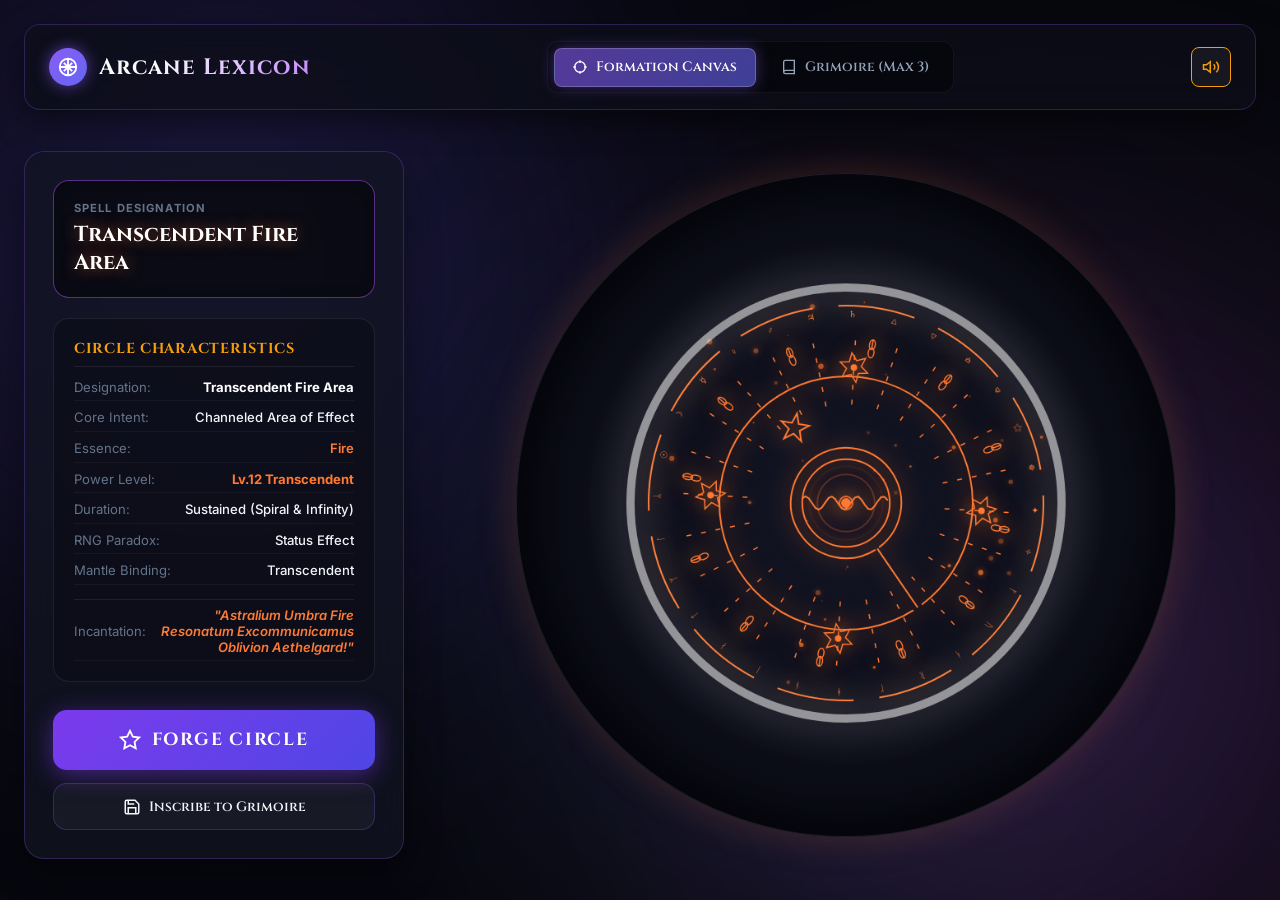
==== index.html @ f50ac02b "Initial commit: Arcane Lexicon Magic Circle Generator & Grimoire" ====
<!DOCTYPE html>
<html lang="en">
<head>
    <meta charset="UTF-8">
    <meta name="viewport" content="width=device-width, initial-scale=1.0">
    <meta name="description" content="Arcane Lexicon - Procedural Magic Circle Formation Engine with 3-spell Grimoire storage.">
    <title>Arcane Lexicon - Magic Circle Formation</title>
    <link rel="stylesheet" href="index.css">
</head>
<body>

    <!-- Ambient Background Glow Orbs -->
    <div class="bg-ambient">
        <div class="orb orb-1"></div>
        <div class="orb orb-2"></div>
        <div class="orb orb-3"></div>
    </div>

    <div class="app-container">
        
        <!-- Navbar -->
        <header class="app-header">
            <div class="brand">
                <div class="brand-icon">
                    <svg viewBox="0 0 24 24" fill="none" stroke="currentColor" stroke-width="2">
                        <circle cx="12" cy="12" r="9" />
                        <path d="M12 3v18M3 12h18M7.5 7.5l9 9M7.5 16.5l9-9" />
                    </svg>
                </div>
                <h1 class="brand-title">Arcane Lexicon</h1>
            </div>

            <!-- View Navigation Tabs -->
            <nav class="nav-tabs">
                <button class="tab-btn active" data-tab="studio">
                    <svg width="16" height="16" viewBox="0 0 24 24" fill="none" stroke="currentColor" stroke-width="2">
                        <circle cx="12" cy="12" r="8"/>
                        <path d="M12 2v4M12 18v4M2 12h4M18 12h4"/>
                    </svg>
                    Formation Canvas
                </button>
                <button class="tab-btn" data-tab="grimoire">
                    <svg width="16" height="16" viewBox="0 0 24 24" fill="none" stroke="currentColor" stroke-width="2">
                        <path d="M4 19.5A2.5 2.5 0 0 1 6.5 17H20"/>
                        <path d="M6.5 2H20v20H6.5A2.5 2.5 0 0 1 4 19.5v-15A2.5 2.5 0 0 1 6.5 2z"/>
                    </svg>
                    Grimoire (Max 3)
                </button>
            </nav>

            <!-- Sound Action -->
            <div class="header-actions">
                <button id="audio-toggle" class="btn-icon active" title="Toggle Arcane Audio Chime">
                    <svg width="18" height="18" viewBox="0 0 24 24" fill="none" stroke="currentColor" stroke-width="2">
                        <path d="M11 5L6 9H2v6h4l5 4V5zM19.07 4.93a10 10 0 0 1 0 14.14M15.54 8.46a5 5 0 0 1 0 7.07"/>
                    </svg>
                </button>
            </div>
        </header>

        <!-- Main Studio View -->
        <main id="view-studio" class="studio-layout-minimal">
            
            <!-- Left Info Panel & Name Field -->
            <section class="panel panel-info">
                
                <!-- Spell Name Designation Field -->
                <div class="spell-name-box">
                    <span class="field-label">Spell Designation</span>
                    <h2 id="spell-name" class="spell-name-display">
                        Generating formation...
                    </h2>
                </div>

                <!-- Characteristics Display -->
                <div class="characteristics-box">
                    <h3 class="box-title">Circle Characteristics</h3>
                    <div id="spell-details" class="details-list">
                        <!-- Populated dynamically by JS -->
                    </div>
                </div>

                <!-- Action Buttons -->
                <div class="actions-stack">
                    <button id="forge-btn" class="btn-primary btn-forge">
                        <svg width="22" height="22" viewBox="0 0 24 24" fill="none" stroke="currentColor" stroke-width="2">
                            <polygon points="12 2 15.09 8.26 22 9.27 17 14.14 18.18 21.02 12 17.77 5.82 21.02 7 14.14 2 9.27 8.91 8.26 12 2"/>
                        </svg>
                        Forge Circle
                    </button>

                    <button id="save-grimoire-btn" class="btn-secondary">
                        <svg width="18" height="18" viewBox="0 0 24 24" fill="none" stroke="currentColor" stroke-width="2">
                            <path d="M19 21H5a2 2 0 0 1-2-2V5a2 2 0 0 1 2-2h11l5 5v11a2 2 0 0 1-2 2z"/>
                            <polyline points="17 21 17 13 7 13 7 21"/>
                            <polyline points="7 3 7 8 15 8"/>
                        </svg>
                        Inscribe to Grimoire
                    </button>
                </div>

            </section>

            <!-- Right Canvas Viewport -->
            <section class="canvas-section">
                <div class="canvas-wrapper">
                    <canvas id="magicCanvas" width="800" height="800"></canvas>
                </div>
            </section>

        </main>

        <!-- Grimoire Section (Strict Limit: 3 Spells) -->
        <section id="view-grimoire" class="panel hidden" style="width: 100%; margin-top: 1rem;">
            <div class="panel-header" style="display:flex; justify-content:space-between; align-items:center;">
                <h2 class="panel-title">
                    <svg width="22" height="22" viewBox="0 0 24 24" fill="none" stroke="currentColor" stroke-width="2">
                        <path d="M4 19.5A2.5 2.5 0 0 1 6.5 17H20"/>
                        <path d="M6.5 2H20v20H6.5A2.5 2.5 0 0 1 4 19.5v-15A2.5 2.5 0 0 1 6.5 2z"/>
                    </svg>
                    Grimoire Library
                </h2>
                <span id="grimoire-count-badge" class="capacity-badge">0 / 3 Spells</span>
            </div>
            <div id="grimoire-cards-container" class="grimoire-grid"></div>
        </section>

    </div>

    <script src="app.js"></script>
</body>
</html>
---- index.css ----
@import url('https://fonts.googleapis.com/css2?family=Cinzel:wght@400;600;700;900&family=Cinzel+Decorative:wght@700&family=Inter:wght@300;400;500;600;700&display=swap');

:root {
    --bg-dark: #07080e;
    --bg-card: rgba(18, 20, 34, 0.75);
    --border-color: rgba(139, 92, 246, 0.25);
    --border-highlight: rgba(168, 85, 247, 0.5);
    
    --primary-glow: #8b5cf6;
    --secondary-glow: #6366f1;
    --gold-accent: #f59e0b;
    --text-primary: #f1f5f9;
    --text-muted: #94a3b8;
    --text-dim: #64748b;
    
    --font-heading: 'Cinzel', serif;
    --font-body: 'Inter', sans-serif;
}

* {
    box-sizing: border-box;
    margin: 0;
    padding: 0;
}

body {
    font-family: var(--font-body);
    background-color: var(--bg-dark);
    color: var(--text-primary);
    min-height: 100vh;
    overflow-x: hidden;
    position: relative;
}

/* Background Ambient Glow */
.bg-ambient {
    position: fixed;
    top: 0;
    left: 0;
    width: 100vw;
    height: 100vh;
    pointer-events: none;
    z-index: 0;
    overflow: hidden;
}

.orb {
    position: absolute;
    border-radius: 50%;
    filter: blur(140px);
    opacity: 0.25;
    animation: floatOrb 20s infinite alternate ease-in-out;
}

.orb-1 {
    top: -10%;
    left: -10%;
    width: 55vw;
    height: 55vw;
    background: radial-gradient(circle, #6366f1, #4c1d95);
}

.orb-2 {
    bottom: -15%;
    right: -10%;
    width: 60vw;
    height: 60vw;
    background: radial-gradient(circle, #8b5cf6, #831843);
    animation-delay: -7s;
}

.orb-3 {
    top: 40%;
    left: 45%;
    width: 35vw;
    height: 35vw;
    background: radial-gradient(circle, #06b6d4, #1e1b4b);
    animation-delay: -12s;
}

@keyframes floatOrb {
    0% { transform: translate(0, 0) scale(1); }
    50% { transform: translate(40px, -30px) scale(1.1); }
    100% { transform: translate(-30px, 40px) scale(0.95); }
}

.font-cinzel { font-family: var(--font-heading); }

/* Main App Wrapper */
.app-container {
    position: relative;
    z-index: 10;
    display: flex;
    flex-direction: column;
    min-height: 100vh;
    max-width: 1320px;
    margin: 0 auto;
    padding: 1.5rem;
}

/* Header Navbar */
.app-header {
    display: flex;
    justify-content: space-between;
    align-items: center;
    padding: 1rem 1.5rem;
    margin-bottom: 1.5rem;
    background: rgba(13, 14, 24, 0.75);
    backdrop-filter: blur(16px);
    border: 1px solid var(--border-color);
    border-radius: 1rem;
    box-shadow: 0 10px 30px rgba(0, 0, 0, 0.5);
}

.brand {
    display: flex;
    align-items: center;
    gap: 0.75rem;
}

.brand-icon {
    width: 38px;
    height: 38px;
    background: linear-gradient(135deg, #8b5cf6, #6366f1);
    border-radius: 50%;
    display: flex;
    align-items: center;
    justify-content: center;
    box-shadow: 0 0 15px rgba(139, 92, 246, 0.6);
}

.brand-icon svg {
    width: 22px;
    height: 22px;
    color: #fff;
}

.brand-title {
    font-family: var(--font-heading);
    font-size: 1.4rem;
    font-weight: 700;
    letter-spacing: 0.05em;
    background: linear-gradient(135deg, #f8fafc 30%, #c084fc 100%);
    -webkit-background-clip: text;
    -webkit-text-fill-color: transparent;
}

/* Navigation Tabs */
.nav-tabs {
    display: flex;
    gap: 0.5rem;
    background: rgba(0, 0, 0, 0.4);
    padding: 0.35rem;
    border-radius: 0.75rem;
    border: 1px solid rgba(255, 255, 255, 0.05);
}

.tab-btn {
    background: transparent;
    border: none;
    color: var(--text-muted);
    font-family: var(--font-heading);
    font-size: 0.85rem;
    font-weight: 600;
    padding: 0.6rem 1.1rem;
    border-radius: 0.5rem;
    cursor: pointer;
    transition: all 0.25s ease;
    display: flex;
    align-items: center;
    gap: 0.5rem;
}

.tab-btn:hover {
    color: var(--text-primary);
    background: rgba(255, 255, 255, 0.05);
}

.tab-btn.active {
    color: #fff;
    background: linear-gradient(135deg, rgba(139, 92, 246, 0.6), rgba(99, 102, 241, 0.6));
    box-shadow: 0 0 15px rgba(139, 92, 246, 0.4);
    border: 1px solid rgba(255, 255, 255, 0.2);
}

.header-actions {
    display: flex;
    align-items: center;
    gap: 0.75rem;
}

.btn-icon {
    background: rgba(255, 255, 255, 0.05);
    border: 1px solid var(--border-color);
    color: var(--text-muted);
    width: 40px;
    height: 40px;
    border-radius: 0.5rem;
    cursor: pointer;
    display: flex;
    align-items: center;
    justify-content: center;
    transition: all 0.2s ease;
}

.btn-icon:hover {
    color: #fff;
    background: rgba(139, 92, 246, 0.2);
    border-color: var(--primary-glow);
}

.btn-icon.active {
    color: var(--gold-accent);
    border-color: var(--gold-accent);
}

/* Minimal Studio Layout */
.studio-layout-minimal {
    display: grid;
    grid-template-columns: 380px 1fr;
    gap: 2rem;
    flex: 1;
    align-items: center;
}

@media (max-width: 960px) {
    .studio-layout-minimal {
        grid-template-columns: 1fr;
    }
}

/* Panel Styling */
.panel {
    background: var(--bg-card);
    backdrop-filter: blur(16px);
    border: 1px solid var(--border-color);
    border-radius: 1.25rem;
    padding: 1.75rem;
    box-shadow: 0 15px 35px rgba(0, 0, 0, 0.4);
    display: flex;
    flex-direction: column;
    gap: 1.25rem;
}

/* Spell Name Field Box */
.spell-name-box {
    background: rgba(0, 0, 0, 0.45);
    border: 1px solid var(--border-highlight);
    border-radius: 1rem;
    padding: 1.25rem;
    display: flex;
    flex-direction: column;
    gap: 0.35rem;
    box-shadow: 0 0 20px rgba(0, 0, 0, 0.3) inset;
}

.field-label {
    font-size: 0.7rem;
    font-weight: 700;
    color: var(--text-dim);
    text-transform: uppercase;
    letter-spacing: 0.1em;
}

.spell-name-display {
    font-family: var(--font-heading);
    font-size: 1.35rem;
    font-weight: 700;
    color: #ffffff;
    line-height: 1.3;
}

/* Characteristics Display List */
.characteristics-box {
    background: rgba(10, 11, 18, 0.5);
    border: 1px solid rgba(255, 255, 255, 0.08);
    border-radius: 1rem;
    padding: 1.25rem;
    display: flex;
    flex-direction: column;
    gap: 0.75rem;
}

.box-title {
    font-family: var(--font-heading);
    font-size: 0.9rem;
    font-weight: 700;
    color: var(--gold-accent);
    text-transform: uppercase;
    letter-spacing: 0.05em;
    border-bottom: 1px solid rgba(255, 255, 255, 0.08);
    padding-bottom: 0.5rem;
}

.details-list {
    display: flex;
    flex-direction: column;
    gap: 0.5rem;
    font-size: 0.82rem;
}

.detail-row {
    display: flex;
    justify-content: space-between;
    align-items: center;
    border-bottom: 1px solid rgba(255, 255, 255, 0.04);
    padding-bottom: 0.35rem;
}

.detail-label {
    color: var(--text-dim);
}

.detail-value {
    color: var(--text-primary);
    text-align: right;
    font-weight: 500;
}

/* Action Buttons Stack */
.actions-stack {
    display: flex;
    flex-direction: column;
    gap: 0.85rem;
    margin-top: 0.5rem;
}

.btn-primary.btn-forge {
    background: linear-gradient(135deg, #7c3aed 0%, #4f46e5 100%);
    border: none;
    color: #fff;
    font-family: var(--font-heading);
    font-size: 1.1rem;
    font-weight: 700;
    letter-spacing: 0.1em;
    padding: 1.1rem 1.5rem;
    border-radius: 0.85rem;
    cursor: pointer;
    transition: all 0.3s ease;
    display: flex;
    align-items: center;
    justify-content: center;
    gap: 0.65rem;
    box-shadow: 0 5px 25px rgba(124, 58, 237, 0.5);
    text-transform: uppercase;
}

.btn-primary.btn-forge:hover {
    box-shadow: 0 0 35px rgba(124, 58, 237, 0.8);
    transform: translateY(-2px);
    background: linear-gradient(135deg, #8b5cf6 0%, #6366f1 100%);
}

.btn-primary.btn-forge:active {
    transform: translateY(1px);
}

.btn-secondary {
    background: rgba(255, 255, 255, 0.04);
    border: 1px solid var(--border-color);
    color: var(--text-primary);
    font-family: var(--font-heading);
    font-size: 0.85rem;
    font-weight: 600;
    padding: 0.85rem 1.25rem;
    border-radius: 0.85rem;
    cursor: pointer;
    transition: all 0.2s ease;
    display: flex;
    align-items: center;
    justify-content: center;
    gap: 0.5rem;
}

.btn-secondary:hover {
    background: rgba(139, 92, 246, 0.15);
    border-color: var(--border-highlight);
    color: #fff;
}

/* Canvas Viewport */
.canvas-section {
    display: flex;
    align-items: center;
    justify-content: center;
    width: 100%;
}

.canvas-wrapper {
    position: relative;
    width: 100%;
    aspect-ratio: 1 / 1;
    max-width: 660px;
    border-radius: 50%;
    background: radial-gradient(circle at center, #131626 0%, #080911 80%);
    box-shadow: 0 0 60px rgba(0, 0, 0, 0.9) inset, 0 0 40px rgba(139, 92, 246, 0.15);
    border: 1px solid rgba(255, 255, 255, 0.08);
    transition: transform 0.1s ease-out;
}

canvas#magicCanvas {
    width: 100%;
    height: 100%;
    border-radius: 50%;
    cursor: pointer;
}

/* Grimoire View (Max 3 Spells) */
.capacity-badge {
    font-family: var(--font-heading);
    font-size: 0.85rem;
    font-weight: 700;
    background: rgba(0, 0, 0, 0.4);
    border: 1px solid var(--border-color);
    padding: 0.35rem 0.75rem;
    border-radius: 2rem;
}

.grimoire-grid {
    display: grid;
    grid-template-columns: repeat(auto-fill, minmax(280px, 1fr));
    gap: 1.5rem;
    margin-top: 1rem;
}

.grimoire-card {
    background: var(--bg-card);
    border: 1px solid var(--border-color);
    border-radius: 1rem;
    padding: 1.2rem;
    display: flex;
    flex-direction: column;
    gap: 0.85rem;
    transition: all 0.3s ease;
}

.grimoire-card:hover {
    border-color: var(--primary-glow);
    box-shadow: 0 10px 25px rgba(139, 92, 246, 0.3);
}

.grimoire-card-header {
    display: flex;
    justify-content: space-between;
    align-items: center;
    border-bottom: 1px solid rgba(255, 255, 255, 0.06);
    padding-bottom: 0.4rem;
}

.grimoire-thumb {
    width: 100%;
    aspect-ratio: 1/1;
    background: #080911;
    border-radius: 0.75rem;
    display: flex;
    align-items: center;
    justify-content: center;
    overflow: hidden;
}

.grimoire-thumb img {
    width: 100%;
    height: 100%;
    object-fit: contain;
}

.grimoire-actions {
    display: flex;
    gap: 0.5rem;
    margin-top: auto;
}

.hidden { display: none !important; }
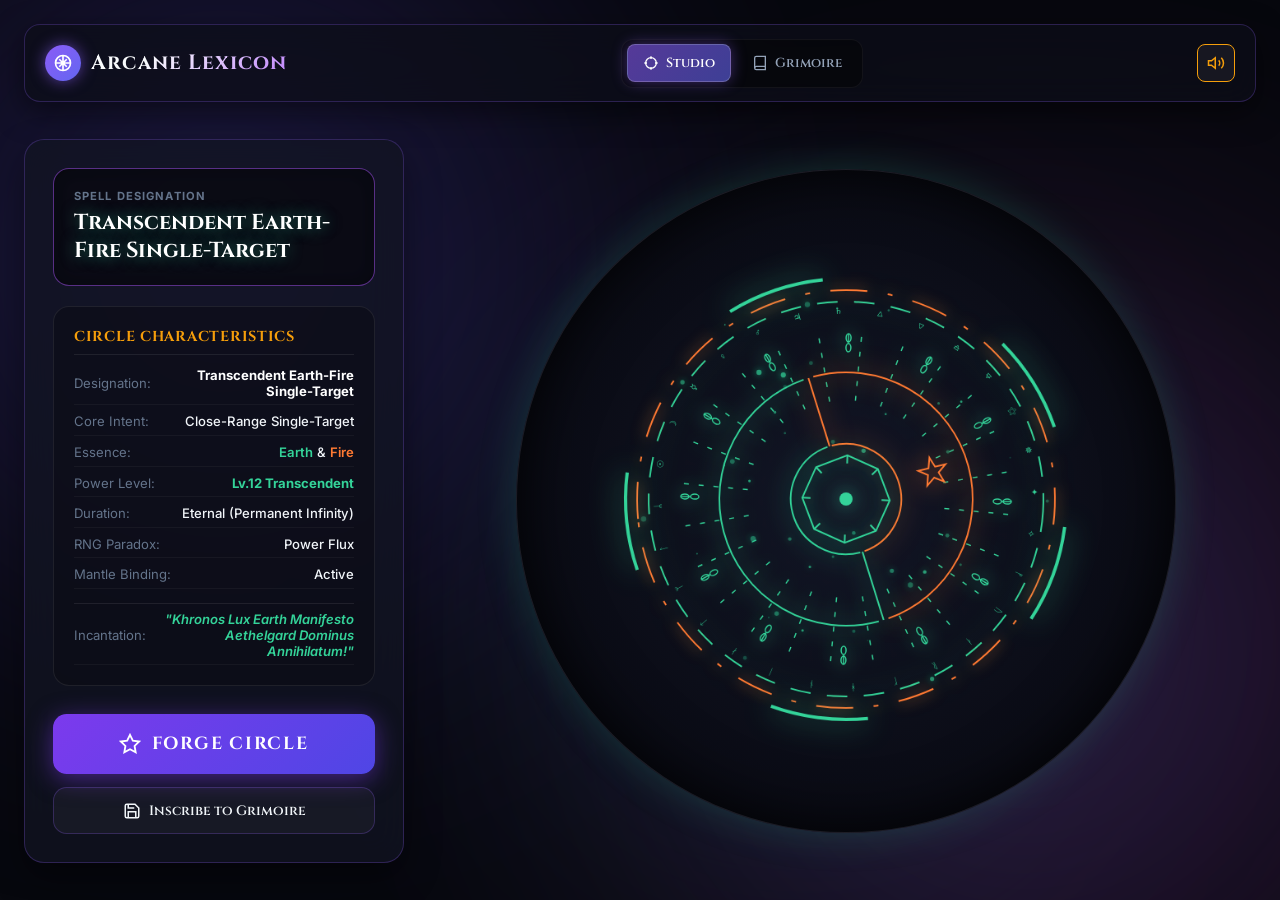
==== commit 4acdb970: "Full mobile responsive rewrite: 3 breakpoints (960/680/400px), wrapping header, proper circle sizing" ====
--- a/index.html
+++ b/index.html
@@ -37,14 +37,14 @@
                         <circle cx="12" cy="12" r="8"/>
                         <path d="M12 2v4M12 18v4M2 12h4M18 12h4"/>
                     </svg>
-                    Formation Canvas
+                    Studio
                 </button>
                 <button class="tab-btn" data-tab="grimoire">
                     <svg width="16" height="16" viewBox="0 0 24 24" fill="none" stroke="currentColor" stroke-width="2">
                         <path d="M4 19.5A2.5 2.5 0 0 1 6.5 17H20"/>
                         <path d="M6.5 2H20v20H6.5A2.5 2.5 0 0 1 4 19.5v-15A2.5 2.5 0 0 1 6.5 2z"/>
                     </svg>
-                    Grimoire (Max 3)
+                    Grimoire
                 </button>
             </nav>
 
@@ -111,7 +111,7 @@
         </main>
 
         <!-- Grimoire Section (Strict Limit: 3 Spells) -->
-        <section id="view-grimoire" class="panel hidden" style="width: 100%; margin-top: 1rem;">
+        <section id="view-grimoire" class="panel panel-grimoire hidden">
             <div class="panel-header" style="display:flex; justify-content:space-between; align-items:center;">
                 <h2 class="panel-title">
                     <svg width="22" height="22" viewBox="0 0 24 24" fill="none" stroke="currentColor" stroke-width="2">
--- a/index.css
+++ b/index.css
@@ -30,6 +30,7 @@
     min-height: 100vh;
     overflow-x: hidden;
     position: relative;
+    -webkit-tap-highlight-color: transparent;
 }
 
 /* Background Ambient Glow */
@@ -103,7 +104,7 @@
     display: flex;
     justify-content: space-between;
     align-items: center;
-    padding: 1rem 1.5rem;
+    padding: 0.85rem 1.25rem;
     margin-bottom: 1.5rem;
     background: rgba(13, 14, 24, 0.75);
     backdrop-filter: blur(16px);
@@ -115,42 +116,44 @@
 .brand {
     display: flex;
     align-items: center;
-    gap: 0.75rem;
+    gap: 0.65rem;
 }
 
 .brand-icon {
-    width: 38px;
-    height: 38px;
+    width: 36px;
+    height: 36px;
     background: linear-gradient(135deg, #8b5cf6, #6366f1);
     border-radius: 50%;
     display: flex;
     align-items: center;
     justify-content: center;
     box-shadow: 0 0 15px rgba(139, 92, 246, 0.6);
+    flex-shrink: 0;
 }
 
 .brand-icon svg {
-    width: 22px;
-    height: 22px;
+    width: 20px;
+    height: 20px;
     color: #fff;
 }
 
 .brand-title {
     font-family: var(--font-heading);
-    font-size: 1.4rem;
+    font-size: 1.3rem;
     font-weight: 700;
     letter-spacing: 0.05em;
     background: linear-gradient(135deg, #f8fafc 30%, #c084fc 100%);
     -webkit-background-clip: text;
     -webkit-text-fill-color: transparent;
+    white-space: nowrap;
 }
 
 /* Navigation Tabs */
 .nav-tabs {
     display: flex;
-    gap: 0.5rem;
+    gap: 0.4rem;
     background: rgba(0, 0, 0, 0.4);
-    padding: 0.35rem;
+    padding: 0.3rem;
     border-radius: 0.75rem;
     border: 1px solid rgba(255, 255, 255, 0.05);
 }
@@ -160,15 +163,16 @@
     border: none;
     color: var(--text-muted);
     font-family: var(--font-heading);
-    font-size: 0.85rem;
+    font-size: 0.82rem;
     font-weight: 600;
-    padding: 0.6rem 1.1rem;
+    padding: 0.55rem 0.95rem;
     border-radius: 0.5rem;
     cursor: pointer;
     transition: all 0.25s ease;
     display: flex;
     align-items: center;
-    gap: 0.5rem;
+    gap: 0.4rem;
+    white-space: nowrap;
 }
 
 .tab-btn:hover {
@@ -186,21 +190,22 @@
 .header-actions {
     display: flex;
     align-items: center;
-    gap: 0.75rem;
+    gap: 0.6rem;
 }
 
 .btn-icon {
     background: rgba(255, 255, 255, 0.05);
     border: 1px solid var(--border-color);
     color: var(--text-muted);
-    width: 40px;
-    height: 40px;
+    width: 38px;
+    height: 38px;
     border-radius: 0.5rem;
     cursor: pointer;
     display: flex;
     align-items: center;
     justify-content: center;
     transition: all 0.2s ease;
+    flex-shrink: 0;
 }
 
 .btn-icon:hover {
@@ -214,7 +219,7 @@
     border-color: var(--gold-accent);
 }
 
-/* Minimal Studio Layout */
+/* Desktop Layout */
 .studio-layout-minimal {
     display: grid;
     grid-template-columns: 380px 1fr;
@@ -223,10 +228,16 @@
     align-items: center;
 }
 
-@media (max-width: 960px) {
-    .studio-layout-minimal {
-        grid-template-columns: 1fr;
-    }
+.panel-info {
+    order: 1;
+}
+
+.canvas-section {
+    order: 2;
+    display: flex;
+    align-items: center;
+    justify-content: center;
+    width: 100%;
 }
 
 /* Panel Styling */
@@ -379,13 +390,6 @@
 }
 
 /* Canvas Viewport */
-.canvas-section {
-    display: flex;
-    align-items: center;
-    justify-content: center;
-    width: 100%;
-}
-
 .canvas-wrapper {
     position: relative;
     width: 100%;
@@ -470,4 +474,284 @@
     margin-top: auto;
 }
 
+
+.panel-grimoire {
+    width: 100%;
+    margin-top: 1rem;
+}
+
 .hidden { display: none !important; }
+
+/* =============================================
+   RESPONSIVE: Tablet (max-width: 960px)
+   ============================================= */
+@media (max-width: 960px) {
+    .studio-layout-minimal {
+        grid-template-columns: 1fr;
+        gap: 1.5rem;
+    }
+
+    /* Canvas on top, panel below */
+    .canvas-section {
+        order: 1;
+    }
+
+    .panel-info {
+        order: 2;
+        width: 100%;
+    }
+
+    .canvas-wrapper {
+        max-width: 480px;
+    }
+}
+
+/* =============================================
+   RESPONSIVE: Mobile (max-width: 680px)
+   ============================================= */
+@media (max-width: 680px) {
+    .app-container {
+        padding: 0.5rem;
+        padding-bottom: 2rem;
+    }
+
+    /* --- Header: wrap to 2 rows --- */
+    .app-header {
+        flex-wrap: wrap;
+        padding: 0.6rem 0.75rem;
+        margin-bottom: 0.75rem;
+        border-radius: 0.75rem;
+        gap: 0.5rem;
+    }
+
+    .brand {
+        gap: 0.5rem;
+    }
+
+    .brand-icon {
+        width: 30px;
+        height: 30px;
+    }
+
+    .brand-icon svg {
+        width: 16px;
+        height: 16px;
+    }
+
+    .brand-title {
+        font-size: 1rem;
+    }
+
+    /* Tabs & audio share the second row */
+    .nav-tabs {
+        order: 3;
+        width: 100%;
+        justify-content: center;
+        padding: 0.25rem;
+    }
+
+    .tab-btn {
+        flex: 1;
+        justify-content: center;
+        padding: 0.5rem 0.5rem;
+        font-size: 0.72rem;
+        gap: 0.3rem;
+    }
+
+    /* Hide tab SVG icons on small screens to save space */
+    .tab-btn svg {
+        display: none;
+    }
+
+    .header-actions {
+        margin-left: auto;
+    }
+
+    .btn-icon {
+        width: 34px;
+        height: 34px;
+    }
+
+    /* --- Main layout: column, circle first --- */
+    .studio-layout-minimal {
+        display: flex;
+        flex-direction: column;
+        gap: 0.85rem;
+        align-items: stretch;
+    }
+
+    .canvas-section {
+        order: 1;
+        width: 100%;
+        display: flex;
+        justify-content: center;
+        padding: 0.5rem 0;
+    }
+
+    .canvas-wrapper {
+        width: calc(100vw - 2rem);
+        max-width: 340px;
+        aspect-ratio: 1 / 1;
+        box-shadow: 0 0 40px rgba(0, 0, 0, 0.85) inset, 0 0 20px rgba(139, 92, 246, 0.2);
+    }
+
+    .panel-info {
+        order: 2;
+        width: 100%;
+        padding: 1rem;
+        border-radius: 0.85rem;
+        gap: 0.75rem;
+    }
+
+    /* --- Spell Name Box --- */
+    .spell-name-box {
+        padding: 0.85rem;
+        text-align: center;
+        border-radius: 0.75rem;
+    }
+
+    .field-label {
+        font-size: 0.65rem;
+    }
+
+    .spell-name-display {
+        font-size: 1.1rem;
+        line-height: 1.25;
+        word-break: break-word;
+    }
+
+    /* --- Detail Rows: prevent overflow --- */
+    .characteristics-box {
+        padding: 0.75rem 0.85rem;
+        gap: 0.4rem;
+        border-radius: 0.75rem;
+    }
+
+    .box-title {
+        font-size: 0.78rem;
+        padding-bottom: 0.3rem;
+    }
+
+    .details-list {
+        gap: 0.3rem;
+        font-size: 0.75rem;
+    }
+
+    .detail-row {
+        flex-wrap: wrap;
+        gap: 0.15rem;
+        padding-bottom: 0.3rem;
+    }
+
+    .detail-label {
+        font-size: 0.7rem;
+        flex-shrink: 0;
+    }
+
+    .detail-value {
+        font-size: 0.72rem;
+        word-break: break-word;
+        text-align: right;
+        flex: 1;
+        min-width: 0;
+    }
+
+    /* --- Buttons --- */
+    .actions-stack {
+        gap: 0.6rem;
+        margin-top: 0.25rem;
+    }
+
+    .btn-primary.btn-forge {
+        padding: 0.85rem 1rem;
+        font-size: 0.9rem;
+        border-radius: 0.75rem;
+        letter-spacing: 0.04em;
+    }
+
+    .btn-secondary {
+        padding: 0.7rem 0.85rem;
+        font-size: 0.78rem;
+        border-radius: 0.75rem;
+    }
+
+    /* --- Grimoire view --- */
+    .grimoire-grid {
+        grid-template-columns: 1fr;
+        gap: 0.85rem;
+    }
+
+    .grimoire-card {
+        padding: 0.85rem;
+    }
+
+    .grimoire-thumb {
+        border-radius: 0.6rem;
+    }
+
+    .capacity-badge {
+        font-size: 0.75rem;
+        padding: 0.25rem 0.6rem;
+    }
+
+    #view-grimoire {
+        padding: 1rem !important;
+        border-radius: 0.85rem;
+    }
+}
+
+/* =============================================
+   RESPONSIVE: Small Phone (max-width: 400px)
+   ============================================= */
+@media (max-width: 400px) {
+    .app-container {
+        padding: 0.35rem;
+        padding-bottom: 1.5rem;
+    }
+
+    .app-header {
+        padding: 0.5rem;
+    }
+
+    .brand-title {
+        font-size: 0.88rem;
+    }
+
+    .tab-btn {
+        font-size: 0.65rem;
+        padding: 0.4rem 0.4rem;
+    }
+
+    .canvas-wrapper {
+        width: calc(100vw - 1.5rem);
+        max-width: 300px;
+    }
+
+    .panel-info {
+        padding: 0.75rem;
+    }
+
+    .spell-name-display {
+        font-size: 0.95rem;
+    }
+
+    .detail-row {
+        flex-direction: column;
+        align-items: flex-start;
+        gap: 0.1rem;
+    }
+
+    .detail-value {
+        text-align: left;
+    }
+
+    .btn-primary.btn-forge {
+        padding: 0.75rem;
+        font-size: 0.82rem;
+    }
+
+    .btn-secondary {
+        padding: 0.6rem 0.75rem;
+        font-size: 0.72rem;
+    }
+}
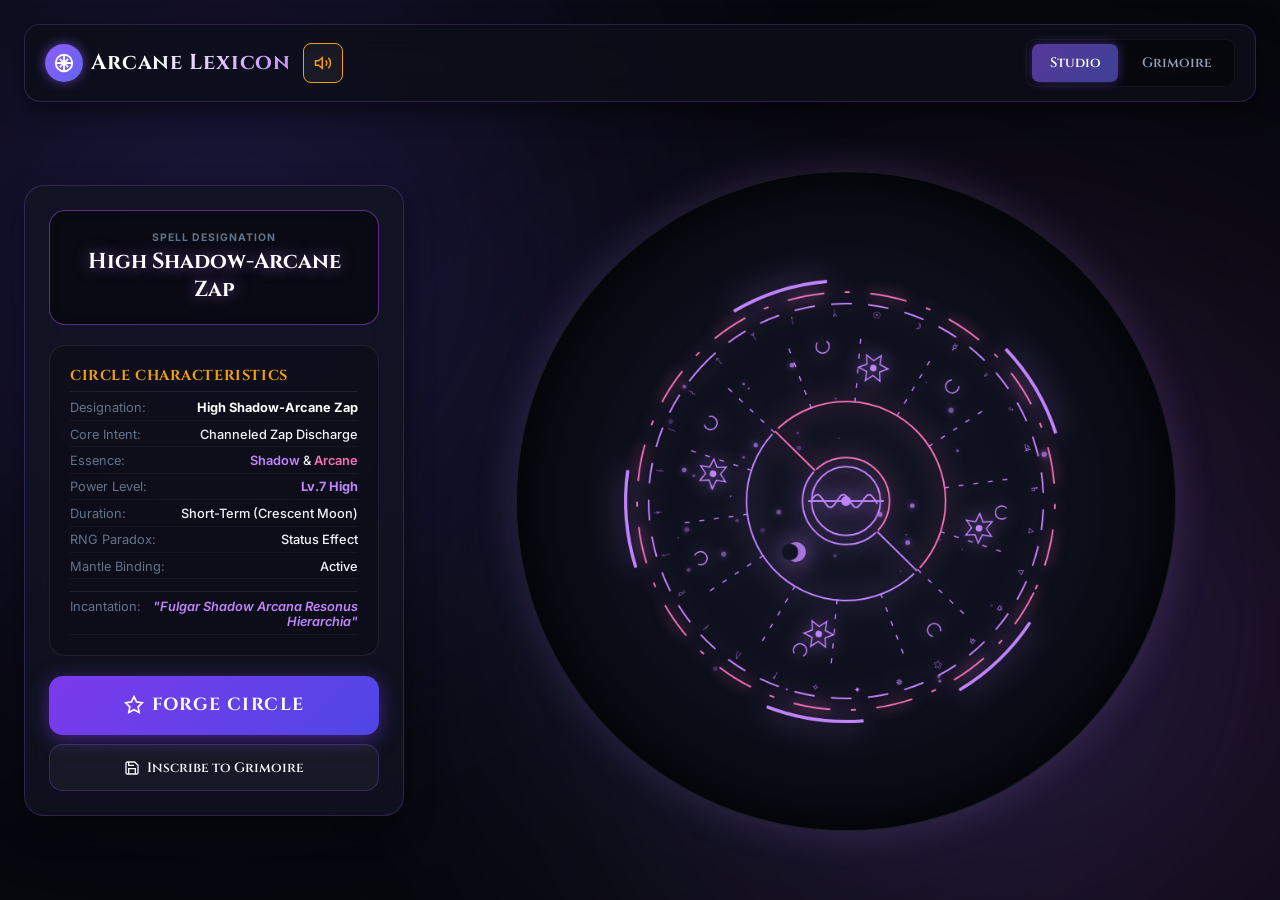
==== commit 6621cb0e: "Mobile-first complete rewrite: default=mobile column layout, desktop via min-width media queries, si" ====
--- a/index.html
+++ b/index.html
@@ -2,7 +2,7 @@
 <html lang="en">
 <head>
     <meta charset="UTF-8">
-    <meta name="viewport" content="width=device-width, initial-scale=1.0">
+    <meta name="viewport" content="width=device-width, initial-scale=1.0, maximum-scale=1.0, user-scalable=no">
     <meta name="description" content="Arcane Lexicon - Procedural Magic Circle Formation Engine with 3-spell Grimoire storage.">
     <title>Arcane Lexicon - Magic Circle Formation</title>
     <link rel="stylesheet" href="index.css">
@@ -17,80 +17,67 @@
     </div>
 
     <div class="app-container">
-        
-        <!-- Navbar -->
+
+        <!-- Header Row 1: Brand + Audio -->
         <header class="app-header">
-            <div class="brand">
-                <div class="brand-icon">
-                    <svg viewBox="0 0 24 24" fill="none" stroke="currentColor" stroke-width="2">
-                        <circle cx="12" cy="12" r="9" />
-                        <path d="M12 3v18M3 12h18M7.5 7.5l9 9M7.5 16.5l9-9" />
-                    </svg>
+            <div class="header-top">
+                <div class="brand">
+                    <div class="brand-icon">
+                        <svg viewBox="0 0 24 24" fill="none" stroke="currentColor" stroke-width="2">
+                            <circle cx="12" cy="12" r="9" />
+                            <path d="M12 3v18M3 12h18M7.5 7.5l9 9M7.5 16.5l9-9" />
+                        </svg>
+                    </div>
+                    <h1 class="brand-title">Arcane Lexicon</h1>
                 </div>
-                <h1 class="brand-title">Arcane Lexicon</h1>
-            </div>
-
-            <!-- View Navigation Tabs -->
-            <nav class="nav-tabs">
-                <button class="tab-btn active" data-tab="studio">
-                    <svg width="16" height="16" viewBox="0 0 24 24" fill="none" stroke="currentColor" stroke-width="2">
-                        <circle cx="12" cy="12" r="8"/>
-                        <path d="M12 2v4M12 18v4M2 12h4M18 12h4"/>
-                    </svg>
-                    Studio
-                </button>
-                <button class="tab-btn" data-tab="grimoire">
-                    <svg width="16" height="16" viewBox="0 0 24 24" fill="none" stroke="currentColor" stroke-width="2">
-                        <path d="M4 19.5A2.5 2.5 0 0 1 6.5 17H20"/>
-                        <path d="M6.5 2H20v20H6.5A2.5 2.5 0 0 1 4 19.5v-15A2.5 2.5 0 0 1 6.5 2z"/>
-                    </svg>
-                    Grimoire
-                </button>
-            </nav>
-
-            <!-- Sound Action -->
-            <div class="header-actions">
-                <button id="audio-toggle" class="btn-icon active" title="Toggle Arcane Audio Chime">
+                <button id="audio-toggle" class="btn-icon active" title="Toggle Sound">
                     <svg width="18" height="18" viewBox="0 0 24 24" fill="none" stroke="currentColor" stroke-width="2">
                         <path d="M11 5L6 9H2v6h4l5 4V5zM19.07 4.93a10 10 0 0 1 0 14.14M15.54 8.46a5 5 0 0 1 0 7.07"/>
                     </svg>
                 </button>
             </div>
+            <!-- Header Row 2: Navigation Tabs -->
+            <nav class="nav-tabs">
+                <button class="tab-btn active" data-tab="studio">Studio</button>
+                <button class="tab-btn" data-tab="grimoire">Grimoire</button>
+            </nav>
         </header>
 
         <!-- Main Studio View -->
-        <main id="view-studio" class="studio-layout-minimal">
-            
-            <!-- Left Info Panel & Name Field -->
+        <main id="view-studio" class="studio-main">
+
+            <!-- Canvas Section (Always on top on mobile) -->
+            <section class="canvas-section">
+                <div class="canvas-wrapper">
+                    <canvas id="magicCanvas" width="800" height="800"></canvas>
+                </div>
+            </section>
+
+            <!-- Info Panel (Below canvas on mobile, side on desktop) -->
             <section class="panel panel-info">
-                
-                <!-- Spell Name Designation Field -->
+
+                <!-- Spell Name -->
                 <div class="spell-name-box">
                     <span class="field-label">Spell Designation</span>
-                    <h2 id="spell-name" class="spell-name-display">
-                        Generating formation...
-                    </h2>
+                    <h2 id="spell-name" class="spell-name-display">Generating formation...</h2>
                 </div>
 
-                <!-- Characteristics Display -->
+                <!-- Characteristics -->
                 <div class="characteristics-box">
                     <h3 class="box-title">Circle Characteristics</h3>
-                    <div id="spell-details" class="details-list">
-                        <!-- Populated dynamically by JS -->
-                    </div>
+                    <div id="spell-details" class="details-list"></div>
                 </div>
 
-                <!-- Action Buttons -->
+                <!-- Buttons -->
                 <div class="actions-stack">
-                    <button id="forge-btn" class="btn-primary btn-forge">
-                        <svg width="22" height="22" viewBox="0 0 24 24" fill="none" stroke="currentColor" stroke-width="2">
+                    <button id="forge-btn" class="btn-forge">
+                        <svg width="20" height="20" viewBox="0 0 24 24" fill="none" stroke="currentColor" stroke-width="2">
                             <polygon points="12 2 15.09 8.26 22 9.27 17 14.14 18.18 21.02 12 17.77 5.82 21.02 7 14.14 2 9.27 8.91 8.26 12 2"/>
                         </svg>
                         Forge Circle
                     </button>
-
                     <button id="save-grimoire-btn" class="btn-secondary">
-                        <svg width="18" height="18" viewBox="0 0 24 24" fill="none" stroke="currentColor" stroke-width="2">
+                        <svg width="16" height="16" viewBox="0 0 24 24" fill="none" stroke="currentColor" stroke-width="2">
                             <path d="M19 21H5a2 2 0 0 1-2-2V5a2 2 0 0 1 2-2h11l5 5v11a2 2 0 0 1-2 2z"/>
                             <polyline points="17 21 17 13 7 13 7 21"/>
                             <polyline points="7 3 7 8 15 8"/>
@@ -98,29 +85,14 @@
                         Inscribe to Grimoire
                     </button>
                 </div>
-
             </section>
-
-            <!-- Right Canvas Viewport -->
-            <section class="canvas-section">
-                <div class="canvas-wrapper">
-                    <canvas id="magicCanvas" width="800" height="800"></canvas>
-                </div>
-            </section>
-
         </main>
 
-        <!-- Grimoire Section (Strict Limit: 3 Spells) -->
+        <!-- Grimoire View -->
         <section id="view-grimoire" class="panel panel-grimoire hidden">
-            <div class="panel-header" style="display:flex; justify-content:space-between; align-items:center;">
-                <h2 class="panel-title">
-                    <svg width="22" height="22" viewBox="0 0 24 24" fill="none" stroke="currentColor" stroke-width="2">
-                        <path d="M4 19.5A2.5 2.5 0 0 1 6.5 17H20"/>
-                        <path d="M6.5 2H20v20H6.5A2.5 2.5 0 0 1 4 19.5v-15A2.5 2.5 0 0 1 6.5 2z"/>
-                    </svg>
-                    Grimoire Library
-                </h2>
-                <span id="grimoire-count-badge" class="capacity-badge">0 / 3 Spells</span>
+            <div class="grimoire-header">
+                <h2 class="panel-title">Grimoire Library</h2>
+                <span id="grimoire-count-badge" class="capacity-badge">0 / 3</span>
             </div>
             <div id="grimoire-cards-container" class="grimoire-grid"></div>
         </section>
--- a/index.css
+++ b/index.css
@@ -1,26 +1,27 @@
-@import url('https://fonts.googleapis.com/css2?family=Cinzel:wght@400;600;700;900&family=Cinzel+Decorative:wght@700&family=Inter:wght@300;400;500;600;700&display=swap');
+@import url('https://fonts.googleapis.com/css2?family=Cinzel:wght@400;600;700;900&family=Inter:wght@300;400;500;600;700&display=swap');
 
 :root {
     --bg-dark: #07080e;
     --bg-card: rgba(18, 20, 34, 0.75);
     --border-color: rgba(139, 92, 246, 0.25);
     --border-highlight: rgba(168, 85, 247, 0.5);
-    
     --primary-glow: #8b5cf6;
-    --secondary-glow: #6366f1;
     --gold-accent: #f59e0b;
     --text-primary: #f1f5f9;
     --text-muted: #94a3b8;
     --text-dim: #64748b;
-    
     --font-heading: 'Cinzel', serif;
     --font-body: 'Inter', sans-serif;
 }
 
-* {
+*, *::before, *::after {
     box-sizing: border-box;
     margin: 0;
     padding: 0;
+}
+
+html {
+    overflow-x: hidden;
 }
 
 body {
@@ -28,730 +29,460 @@
     background-color: var(--bg-dark);
     color: var(--text-primary);
     min-height: 100vh;
+    min-height: 100dvh;
     overflow-x: hidden;
-    position: relative;
     -webkit-tap-highlight-color: transparent;
 }
 
-/* Background Ambient Glow */
+.font-cinzel { font-family: var(--font-heading); }
+
+/* === AMBIENT BACKGROUND === */
 .bg-ambient {
-    position: fixed;
-    top: 0;
-    left: 0;
-    width: 100vw;
-    height: 100vh;
-    pointer-events: none;
-    z-index: 0;
-    overflow: hidden;
-}
-
+    position: fixed; inset: 0;
+    pointer-events: none; z-index: 0; overflow: hidden;
+}
 .orb {
-    position: absolute;
-    border-radius: 50%;
-    filter: blur(140px);
-    opacity: 0.25;
+    position: absolute; border-radius: 50%;
+    filter: blur(140px); opacity: 0.22;
     animation: floatOrb 20s infinite alternate ease-in-out;
 }
-
-.orb-1 {
-    top: -10%;
-    left: -10%;
-    width: 55vw;
-    height: 55vw;
-    background: radial-gradient(circle, #6366f1, #4c1d95);
-}
-
-.orb-2 {
-    bottom: -15%;
-    right: -10%;
-    width: 60vw;
-    height: 60vw;
-    background: radial-gradient(circle, #8b5cf6, #831843);
-    animation-delay: -7s;
-}
-
-.orb-3 {
-    top: 40%;
-    left: 45%;
-    width: 35vw;
-    height: 35vw;
-    background: radial-gradient(circle, #06b6d4, #1e1b4b);
-    animation-delay: -12s;
-}
-
+.orb-1 { top: -10%; left: -10%; width: 55vw; height: 55vw; background: radial-gradient(circle, #6366f1, #4c1d95); }
+.orb-2 { bottom: -15%; right: -10%; width: 60vw; height: 60vw; background: radial-gradient(circle, #8b5cf6, #831843); animation-delay: -7s; }
+.orb-3 { top: 40%; left: 45%; width: 35vw; height: 35vw; background: radial-gradient(circle, #06b6d4, #1e1b4b); animation-delay: -12s; }
 @keyframes floatOrb {
     0% { transform: translate(0, 0) scale(1); }
     50% { transform: translate(40px, -30px) scale(1.1); }
     100% { transform: translate(-30px, 40px) scale(0.95); }
 }
 
-.font-cinzel { font-family: var(--font-heading); }
-
-/* Main App Wrapper */
+/* === APP CONTAINER === */
 .app-container {
-    position: relative;
-    z-index: 10;
+    position: relative; z-index: 10;
+    width: 100%;
+    max-width: 1320px;
+    margin: 0 auto;
+    padding: 0.75rem;
     display: flex;
     flex-direction: column;
     min-height: 100vh;
-    max-width: 1320px;
-    margin: 0 auto;
-    padding: 1.5rem;
-}
-
-/* Header Navbar */
+    min-height: 100dvh;
+}
+
+/* === HEADER === */
 .app-header {
     display: flex;
+    flex-direction: column;
+    gap: 0.5rem;
+    padding: 0.65rem 0.85rem;
+    margin-bottom: 0.75rem;
+    background: rgba(13, 14, 24, 0.8);
+    backdrop-filter: blur(16px);
+    border: 1px solid var(--border-color);
+    border-radius: 0.85rem;
+    box-shadow: 0 8px 24px rgba(0, 0, 0, 0.5);
+}
+
+.header-top {
+    display: flex;
+    align-items: center;
     justify-content: space-between;
-    align-items: center;
-    padding: 0.85rem 1.25rem;
-    margin-bottom: 1.5rem;
-    background: rgba(13, 14, 24, 0.75);
-    backdrop-filter: blur(16px);
-    border: 1px solid var(--border-color);
-    border-radius: 1rem;
-    box-shadow: 0 10px 30px rgba(0, 0, 0, 0.5);
 }
 
 .brand {
-    display: flex;
-    align-items: center;
-    gap: 0.65rem;
+    display: flex; align-items: center; gap: 0.5rem;
 }
 
 .brand-icon {
-    width: 36px;
-    height: 36px;
+    width: 32px; height: 32px; flex-shrink: 0;
     background: linear-gradient(135deg, #8b5cf6, #6366f1);
     border-radius: 50%;
-    display: flex;
-    align-items: center;
-    justify-content: center;
-    box-shadow: 0 0 15px rgba(139, 92, 246, 0.6);
-    flex-shrink: 0;
-}
-
-.brand-icon svg {
-    width: 20px;
-    height: 20px;
-    color: #fff;
-}
+    display: flex; align-items: center; justify-content: center;
+    box-shadow: 0 0 12px rgba(139, 92, 246, 0.6);
+}
+.brand-icon svg { width: 18px; height: 18px; color: #fff; }
 
 .brand-title {
     font-family: var(--font-heading);
-    font-size: 1.3rem;
+    font-size: 1.1rem;
     font-weight: 700;
-    letter-spacing: 0.05em;
+    letter-spacing: 0.04em;
     background: linear-gradient(135deg, #f8fafc 30%, #c084fc 100%);
     -webkit-background-clip: text;
     -webkit-text-fill-color: transparent;
-    white-space: nowrap;
-}
-
-/* Navigation Tabs */
-.nav-tabs {
-    display: flex;
-    gap: 0.4rem;
-    background: rgba(0, 0, 0, 0.4);
-    padding: 0.3rem;
-    border-radius: 0.75rem;
-    border: 1px solid rgba(255, 255, 255, 0.05);
-}
-
-.tab-btn {
-    background: transparent;
-    border: none;
+    background-clip: text;
+}
+
+/* Audio Toggle */
+.btn-icon {
+    background: rgba(255, 255, 255, 0.05);
+    border: 1px solid var(--border-color);
     color: var(--text-muted);
-    font-family: var(--font-heading);
-    font-size: 0.82rem;
-    font-weight: 600;
-    padding: 0.55rem 0.95rem;
+    width: 36px; height: 36px;
     border-radius: 0.5rem;
     cursor: pointer;
+    display: flex; align-items: center; justify-content: center;
+    transition: all 0.2s ease;
+    flex-shrink: 0;
+}
+.btn-icon:hover { color: #fff; background: rgba(139, 92, 246, 0.2); }
+.btn-icon.active { color: var(--gold-accent); border-color: var(--gold-accent); }
+
+/* Nav Tabs */
+.nav-tabs {
+    display: flex; gap: 0.35rem;
+    background: rgba(0, 0, 0, 0.35);
+    padding: 0.25rem;
+    border-radius: 0.6rem;
+    border: 1px solid rgba(255, 255, 255, 0.05);
+}
+
+.tab-btn {
+    flex: 1;
+    background: transparent; border: none;
+    color: var(--text-muted);
+    font-family: var(--font-heading);
+    font-size: 0.78rem; font-weight: 600;
+    padding: 0.5rem 0.6rem;
+    border-radius: 0.45rem;
+    cursor: pointer;
     transition: all 0.25s ease;
-    display: flex;
-    align-items: center;
-    gap: 0.4rem;
+    text-align: center;
     white-space: nowrap;
 }
-
-.tab-btn:hover {
-    color: var(--text-primary);
-    background: rgba(255, 255, 255, 0.05);
-}
-
+.tab-btn:hover { color: var(--text-primary); background: rgba(255, 255, 255, 0.05); }
 .tab-btn.active {
     color: #fff;
     background: linear-gradient(135deg, rgba(139, 92, 246, 0.6), rgba(99, 102, 241, 0.6));
-    box-shadow: 0 0 15px rgba(139, 92, 246, 0.4);
-    border: 1px solid rgba(255, 255, 255, 0.2);
-}
-
-.header-actions {
-    display: flex;
+    box-shadow: 0 0 12px rgba(139, 92, 246, 0.4);
+}
+
+/* === STUDIO LAYOUT (Mobile-First: Column) === */
+.studio-main {
+    display: flex;
+    flex-direction: column;
+    gap: 0.85rem;
+    flex: 1;
+}
+
+/* Canvas always first on mobile */
+.canvas-section {
+    order: 1;
+    display: flex;
+    justify-content: center;
     align-items: center;
-    gap: 0.6rem;
-}
-
-.btn-icon {
-    background: rgba(255, 255, 255, 0.05);
-    border: 1px solid var(--border-color);
-    color: var(--text-muted);
-    width: 38px;
-    height: 38px;
-    border-radius: 0.5rem;
-    cursor: pointer;
-    display: flex;
-    align-items: center;
-    justify-content: center;
-    transition: all 0.2s ease;
-    flex-shrink: 0;
-}
-
-.btn-icon:hover {
-    color: #fff;
-    background: rgba(139, 92, 246, 0.2);
-    border-color: var(--primary-glow);
-}
-
-.btn-icon.active {
-    color: var(--gold-accent);
-    border-color: var(--gold-accent);
-}
-
-/* Desktop Layout */
-.studio-layout-minimal {
-    display: grid;
-    grid-template-columns: 380px 1fr;
-    gap: 2rem;
-    flex: 1;
-    align-items: center;
-}
-
+    width: 100%;
+    padding: 0.25rem 0;
+}
+
+.canvas-wrapper {
+    width: 80vw;
+    max-width: 320px;
+    aspect-ratio: 1 / 1;
+    border-radius: 50%;
+    background: radial-gradient(circle at center, #131626 0%, #080911 80%);
+    box-shadow: 0 0 50px rgba(0, 0, 0, 0.9) inset, 0 0 25px rgba(139, 92, 246, 0.2);
+    border: 1px solid rgba(255, 255, 255, 0.08);
+    transition: transform 0.1s ease-out;
+}
+
+canvas#magicCanvas {
+    display: block;
+    width: 100%; height: 100%;
+    border-radius: 50%;
+}
+
+/* Info panel always second on mobile */
 .panel-info {
-    order: 1;
-}
-
-.canvas-section {
     order: 2;
-    display: flex;
-    align-items: center;
-    justify-content: center;
     width: 100%;
 }
 
-/* Panel Styling */
+/* === PANEL === */
 .panel {
     background: var(--bg-card);
     backdrop-filter: blur(16px);
     border: 1px solid var(--border-color);
-    border-radius: 1.25rem;
-    padding: 1.75rem;
-    box-shadow: 0 15px 35px rgba(0, 0, 0, 0.4);
+    border-radius: 1rem;
+    padding: 1rem;
+    box-shadow: 0 12px 30px rgba(0, 0, 0, 0.4);
     display: flex;
     flex-direction: column;
-    gap: 1.25rem;
-}
-
-/* Spell Name Field Box */
+    gap: 0.85rem;
+}
+
+/* Spell Name */
 .spell-name-box {
     background: rgba(0, 0, 0, 0.45);
     border: 1px solid var(--border-highlight);
-    border-radius: 1rem;
-    padding: 1.25rem;
-    display: flex;
-    flex-direction: column;
-    gap: 0.35rem;
-    box-shadow: 0 0 20px rgba(0, 0, 0, 0.3) inset;
-}
-
+    border-radius: 0.75rem;
+    padding: 0.85rem;
+    text-align: center;
+    box-shadow: 0 0 15px rgba(0, 0, 0, 0.3) inset;
+}
 .field-label {
-    font-size: 0.7rem;
-    font-weight: 700;
+    display: block;
+    font-size: 0.65rem; font-weight: 700;
     color: var(--text-dim);
     text-transform: uppercase;
     letter-spacing: 0.1em;
-}
-
+    margin-bottom: 0.2rem;
+}
 .spell-name-display {
     font-family: var(--font-heading);
-    font-size: 1.35rem;
-    font-weight: 700;
-    color: #ffffff;
-    line-height: 1.3;
-}
-
-/* Characteristics Display List */
+    font-size: 1.05rem; font-weight: 700;
+    color: #fff; line-height: 1.3;
+    word-break: break-word;
+}
+
+/* Characteristics */
 .characteristics-box {
     background: rgba(10, 11, 18, 0.5);
     border: 1px solid rgba(255, 255, 255, 0.08);
-    border-radius: 1rem;
-    padding: 1.25rem;
-    display: flex;
-    flex-direction: column;
-    gap: 0.75rem;
-}
-
+    border-radius: 0.75rem;
+    padding: 0.75rem;
+}
 .box-title {
     font-family: var(--font-heading);
-    font-size: 0.9rem;
-    font-weight: 700;
+    font-size: 0.75rem; font-weight: 700;
     color: var(--gold-accent);
     text-transform: uppercase;
-    letter-spacing: 0.05em;
+    letter-spacing: 0.04em;
     border-bottom: 1px solid rgba(255, 255, 255, 0.08);
-    padding-bottom: 0.5rem;
-}
-
+    padding-bottom: 0.4rem;
+    margin-bottom: 0.5rem;
+}
 .details-list {
-    display: flex;
-    flex-direction: column;
+    display: flex; flex-direction: column;
+    gap: 0.35rem;
+}
+.detail-row {
+    display: flex;
+    justify-content: space-between;
+    align-items: flex-start;
     gap: 0.5rem;
-    font-size: 0.82rem;
-}
-
-.detail-row {
-    display: flex;
-    justify-content: space-between;
-    align-items: center;
+    padding-bottom: 0.3rem;
     border-bottom: 1px solid rgba(255, 255, 255, 0.04);
-    padding-bottom: 0.35rem;
-}
-
+    font-size: 0.75rem;
+}
 .detail-label {
     color: var(--text-dim);
-}
-
+    flex-shrink: 0;
+    font-size: 0.72rem;
+}
 .detail-value {
     color: var(--text-primary);
     text-align: right;
     font-weight: 500;
-}
-
-/* Action Buttons Stack */
+    font-size: 0.72rem;
+    word-break: break-word;
+    min-width: 0;
+}
+
+/* Buttons */
 .actions-stack {
-    display: flex;
-    flex-direction: column;
-    gap: 0.85rem;
-    margin-top: 0.5rem;
-}
-
-.btn-primary.btn-forge {
+    display: flex; flex-direction: column;
+    gap: 0.6rem;
+}
+.btn-forge {
     background: linear-gradient(135deg, #7c3aed 0%, #4f46e5 100%);
-    border: none;
-    color: #fff;
-    font-family: var(--font-heading);
-    font-size: 1.1rem;
-    font-weight: 700;
-    letter-spacing: 0.1em;
-    padding: 1.1rem 1.5rem;
-    border-radius: 0.85rem;
+    border: none; color: #fff;
+    font-family: var(--font-heading);
+    font-size: 0.95rem; font-weight: 700;
+    letter-spacing: 0.08em;
+    padding: 0.9rem 1rem;
+    border-radius: 0.75rem;
     cursor: pointer;
     transition: all 0.3s ease;
-    display: flex;
-    align-items: center;
-    justify-content: center;
-    gap: 0.65rem;
-    box-shadow: 0 5px 25px rgba(124, 58, 237, 0.5);
+    display: flex; align-items: center; justify-content: center;
+    gap: 0.5rem;
+    box-shadow: 0 4px 20px rgba(124, 58, 237, 0.5);
     text-transform: uppercase;
 }
-
-.btn-primary.btn-forge:hover {
-    box-shadow: 0 0 35px rgba(124, 58, 237, 0.8);
+.btn-forge:hover {
+    box-shadow: 0 0 30px rgba(124, 58, 237, 0.8);
     transform: translateY(-2px);
-    background: linear-gradient(135deg, #8b5cf6 0%, #6366f1 100%);
-}
-
-.btn-primary.btn-forge:active {
-    transform: translateY(1px);
-}
+}
+.btn-forge:active { transform: translateY(1px); }
 
 .btn-secondary {
     background: rgba(255, 255, 255, 0.04);
     border: 1px solid var(--border-color);
     color: var(--text-primary);
     font-family: var(--font-heading);
-    font-size: 0.85rem;
-    font-weight: 600;
-    padding: 0.85rem 1.25rem;
-    border-radius: 0.85rem;
+    font-size: 0.78rem; font-weight: 600;
+    padding: 0.7rem 0.85rem;
+    border-radius: 0.75rem;
     cursor: pointer;
     transition: all 0.2s ease;
-    display: flex;
-    align-items: center;
-    justify-content: center;
-    gap: 0.5rem;
-}
-
+    display: flex; align-items: center; justify-content: center;
+    gap: 0.4rem;
+}
 .btn-secondary:hover {
     background: rgba(139, 92, 246, 0.15);
     border-color: var(--border-highlight);
     color: #fff;
 }
 
-/* Canvas Viewport */
-.canvas-wrapper {
-    position: relative;
+/* === GRIMOIRE === */
+.panel-grimoire {
     width: 100%;
-    aspect-ratio: 1 / 1;
-    max-width: 660px;
-    border-radius: 50%;
-    background: radial-gradient(circle at center, #131626 0%, #080911 80%);
-    box-shadow: 0 0 60px rgba(0, 0, 0, 0.9) inset, 0 0 40px rgba(139, 92, 246, 0.15);
-    border: 1px solid rgba(255, 255, 255, 0.08);
-    transition: transform 0.1s ease-out;
-}
-
-canvas#magicCanvas {
-    width: 100%;
-    height: 100%;
-    border-radius: 50%;
-    cursor: pointer;
-}
-
-/* Grimoire View (Max 3 Spells) */
+    margin-top: 0.5rem;
+}
+.grimoire-header {
+    display: flex; justify-content: space-between; align-items: center;
+    border-bottom: 1px solid rgba(255, 255, 255, 0.08);
+    padding-bottom: 0.6rem;
+}
+.panel-title {
+    font-family: var(--font-heading);
+    font-size: 1rem; font-weight: 700; color: #fff;
+}
 .capacity-badge {
     font-family: var(--font-heading);
-    font-size: 0.85rem;
-    font-weight: 700;
+    font-size: 0.75rem; font-weight: 700;
     background: rgba(0, 0, 0, 0.4);
     border: 1px solid var(--border-color);
-    padding: 0.35rem 0.75rem;
+    padding: 0.25rem 0.6rem;
     border-radius: 2rem;
-}
-
+    color: var(--text-muted);
+}
 .grimoire-grid {
     display: grid;
-    grid-template-columns: repeat(auto-fill, minmax(280px, 1fr));
-    gap: 1.5rem;
-    margin-top: 1rem;
-}
-
+    grid-template-columns: 1fr;
+    gap: 1rem;
+    margin-top: 0.75rem;
+}
 .grimoire-card {
     background: var(--bg-card);
     border: 1px solid var(--border-color);
-    border-radius: 1rem;
-    padding: 1.2rem;
-    display: flex;
-    flex-direction: column;
-    gap: 0.85rem;
+    border-radius: 0.85rem;
+    padding: 0.85rem;
+    display: flex; flex-direction: column; gap: 0.75rem;
     transition: all 0.3s ease;
 }
-
 .grimoire-card:hover {
     border-color: var(--primary-glow);
-    box-shadow: 0 10px 25px rgba(139, 92, 246, 0.3);
-}
-
+    box-shadow: 0 8px 20px rgba(139, 92, 246, 0.25);
+}
 .grimoire-card-header {
-    display: flex;
-    justify-content: space-between;
-    align-items: center;
+    display: flex; justify-content: space-between; align-items: center;
     border-bottom: 1px solid rgba(255, 255, 255, 0.06);
-    padding-bottom: 0.4rem;
-}
-
+    padding-bottom: 0.35rem;
+}
 .grimoire-thumb {
-    width: 100%;
-    aspect-ratio: 1/1;
+    width: 100%; aspect-ratio: 1/1;
     background: #080911;
-    border-radius: 0.75rem;
-    display: flex;
-    align-items: center;
-    justify-content: center;
+    border-radius: 0.6rem;
     overflow: hidden;
-}
-
-.grimoire-thumb img {
-    width: 100%;
-    height: 100%;
-    object-fit: contain;
-}
-
-.grimoire-actions {
-    display: flex;
-    gap: 0.5rem;
-    margin-top: auto;
-}
-
-
-.panel-grimoire {
-    width: 100%;
-    margin-top: 1rem;
-}
+    display: flex; align-items: center; justify-content: center;
+}
+.grimoire-thumb img { width: 100%; height: 100%; object-fit: contain; }
+.grimoire-actions { display: flex; gap: 0.5rem; margin-top: auto; }
 
 .hidden { display: none !important; }
 
 /* =============================================
-   RESPONSIVE: Tablet (max-width: 960px)
+   DESKTOP: Side-by-side layout (min-width: 768px)
    ============================================= */
-@media (max-width: 960px) {
-    .studio-layout-minimal {
-        grid-template-columns: 1fr;
+@media (min-width: 768px) {
+    .app-container {
+        padding: 1.5rem;
+    }
+
+    .app-header {
+        flex-direction: row;
+        align-items: center;
+        justify-content: space-between;
+        padding: 0.85rem 1.25rem;
+        margin-bottom: 1.5rem;
+        border-radius: 1rem;
+    }
+
+    .header-top {
+        gap: 0.75rem;
+    }
+
+    .brand-icon { width: 38px; height: 38px; }
+    .brand-icon svg { width: 22px; height: 22px; }
+    .brand-title { font-size: 1.35rem; }
+
+    .nav-tabs {
+        flex: 0 0 auto;
+        padding: 0.3rem;
+    }
+    .tab-btn {
+        flex: none;
+        padding: 0.6rem 1.1rem;
+        font-size: 0.85rem;
+    }
+
+    .btn-icon { width: 40px; height: 40px; }
+
+    /* Side-by-side: Panel left, Canvas right */
+    .studio-main {
+        flex-direction: row;
+        align-items: center;
+        gap: 2rem;
+    }
+
+    .canvas-section {
+        order: 2;
+        flex: 1;
+    }
+
+    .canvas-wrapper {
+        width: 100%;
+        max-width: 620px;
+    }
+
+    .panel-info {
+        order: 1;
+        width: 380px;
+        flex-shrink: 0;
+        padding: 1.5rem;
+        border-radius: 1.25rem;
+        gap: 1.25rem;
+    }
+
+    .spell-name-box {
+        padding: 1.25rem;
+        border-radius: 1rem;
+    }
+    .spell-name-display {
+        font-size: 1.35rem;
+    }
+
+    .characteristics-box {
+        padding: 1.25rem;
+        border-radius: 1rem;
+    }
+    .box-title { font-size: 0.9rem; }
+    .detail-row { font-size: 0.82rem; }
+    .detail-label { font-size: 0.8rem; }
+    .detail-value { font-size: 0.8rem; }
+
+    .btn-forge {
+        font-size: 1.1rem;
+        padding: 1.1rem 1.5rem;
+        border-radius: 0.85rem;
+    }
+    .btn-secondary {
+        font-size: 0.85rem;
+        padding: 0.85rem 1.25rem;
+        border-radius: 0.85rem;
+    }
+
+    .grimoire-grid {
+        grid-template-columns: repeat(auto-fill, minmax(280px, 1fr));
         gap: 1.5rem;
     }
-
-    /* Canvas on top, panel below */
-    .canvas-section {
-        order: 1;
-    }
-
-    .panel-info {
-        order: 2;
-        width: 100%;
-    }
-
+}
+
+/* =============================================
+   LARGE DESKTOP (min-width: 1100px)
+   ============================================= */
+@media (min-width: 1100px) {
     .canvas-wrapper {
-        max-width: 480px;
-    }
-}
-
-/* =============================================
-   RESPONSIVE: Mobile (max-width: 680px)
-   ============================================= */
-@media (max-width: 680px) {
-    .app-container {
-        padding: 0.5rem;
-        padding-bottom: 2rem;
-    }
-
-    /* --- Header: wrap to 2 rows --- */
-    .app-header {
-        flex-wrap: wrap;
-        padding: 0.6rem 0.75rem;
-        margin-bottom: 0.75rem;
-        border-radius: 0.75rem;
-        gap: 0.5rem;
-    }
-
-    .brand {
-        gap: 0.5rem;
-    }
-
-    .brand-icon {
-        width: 30px;
-        height: 30px;
-    }
-
-    .brand-icon svg {
-        width: 16px;
-        height: 16px;
-    }
-
-    .brand-title {
-        font-size: 1rem;
-    }
-
-    /* Tabs & audio share the second row */
-    .nav-tabs {
-        order: 3;
-        width: 100%;
-        justify-content: center;
-        padding: 0.25rem;
-    }
-
-    .tab-btn {
-        flex: 1;
-        justify-content: center;
-        padding: 0.5rem 0.5rem;
-        font-size: 0.72rem;
-        gap: 0.3rem;
-    }
-
-    /* Hide tab SVG icons on small screens to save space */
-    .tab-btn svg {
-        display: none;
-    }
-
-    .header-actions {
-        margin-left: auto;
-    }
-
-    .btn-icon {
-        width: 34px;
-        height: 34px;
-    }
-
-    /* --- Main layout: column, circle first --- */
-    .studio-layout-minimal {
-        display: flex;
-        flex-direction: column;
-        gap: 0.85rem;
-        align-items: stretch;
-    }
-
-    .canvas-section {
-        order: 1;
-        width: 100%;
-        display: flex;
-        justify-content: center;
-        padding: 0.5rem 0;
-    }
-
-    .canvas-wrapper {
-        width: calc(100vw - 2rem);
-        max-width: 340px;
-        aspect-ratio: 1 / 1;
-        box-shadow: 0 0 40px rgba(0, 0, 0, 0.85) inset, 0 0 20px rgba(139, 92, 246, 0.2);
-    }
-
-    .panel-info {
-        order: 2;
-        width: 100%;
-        padding: 1rem;
-        border-radius: 0.85rem;
-        gap: 0.75rem;
-    }
-
-    /* --- Spell Name Box --- */
-    .spell-name-box {
-        padding: 0.85rem;
-        text-align: center;
-        border-radius: 0.75rem;
-    }
-
-    .field-label {
-        font-size: 0.65rem;
-    }
-
-    .spell-name-display {
-        font-size: 1.1rem;
-        line-height: 1.25;
-        word-break: break-word;
-    }
-
-    /* --- Detail Rows: prevent overflow --- */
-    .characteristics-box {
-        padding: 0.75rem 0.85rem;
-        gap: 0.4rem;
-        border-radius: 0.75rem;
-    }
-
-    .box-title {
-        font-size: 0.78rem;
-        padding-bottom: 0.3rem;
-    }
-
-    .details-list {
-        gap: 0.3rem;
-        font-size: 0.75rem;
-    }
-
-    .detail-row {
-        flex-wrap: wrap;
-        gap: 0.15rem;
-        padding-bottom: 0.3rem;
-    }
-
-    .detail-label {
-        font-size: 0.7rem;
-        flex-shrink: 0;
-    }
-
-    .detail-value {
-        font-size: 0.72rem;
-        word-break: break-word;
-        text-align: right;
-        flex: 1;
-        min-width: 0;
-    }
-
-    /* --- Buttons --- */
-    .actions-stack {
-        gap: 0.6rem;
-        margin-top: 0.25rem;
-    }
-
-    .btn-primary.btn-forge {
-        padding: 0.85rem 1rem;
-        font-size: 0.9rem;
-        border-radius: 0.75rem;
-        letter-spacing: 0.04em;
-    }
-
-    .btn-secondary {
-        padding: 0.7rem 0.85rem;
-        font-size: 0.78rem;
-        border-radius: 0.75rem;
-    }
-
-    /* --- Grimoire view --- */
-    .grimoire-grid {
-        grid-template-columns: 1fr;
-        gap: 0.85rem;
-    }
-
-    .grimoire-card {
-        padding: 0.85rem;
-    }
-
-    .grimoire-thumb {
-        border-radius: 0.6rem;
-    }
-
-    .capacity-badge {
-        font-size: 0.75rem;
-        padding: 0.25rem 0.6rem;
-    }
-
-    #view-grimoire {
-        padding: 1rem !important;
-        border-radius: 0.85rem;
-    }
-}
-
-/* =============================================
-   RESPONSIVE: Small Phone (max-width: 400px)
-   ============================================= */
-@media (max-width: 400px) {
-    .app-container {
-        padding: 0.35rem;
-        padding-bottom: 1.5rem;
-    }
-
-    .app-header {
-        padding: 0.5rem;
-    }
-
-    .brand-title {
-        font-size: 0.88rem;
-    }
-
-    .tab-btn {
-        font-size: 0.65rem;
-        padding: 0.4rem 0.4rem;
-    }
-
-    .canvas-wrapper {
-        width: calc(100vw - 1.5rem);
-        max-width: 300px;
-    }
-
-    .panel-info {
-        padding: 0.75rem;
-    }
-
-    .spell-name-display {
-        font-size: 0.95rem;
-    }
-
-    .detail-row {
-        flex-direction: column;
-        align-items: flex-start;
-        gap: 0.1rem;
-    }
-
-    .detail-value {
-        text-align: left;
-    }
-
-    .btn-primary.btn-forge {
-        padding: 0.75rem;
-        font-size: 0.82rem;
-    }
-
-    .btn-secondary {
-        padding: 0.6rem 0.75rem;
-        font-size: 0.72rem;
-    }
-}
+        max-width: 660px;
+    }
+}
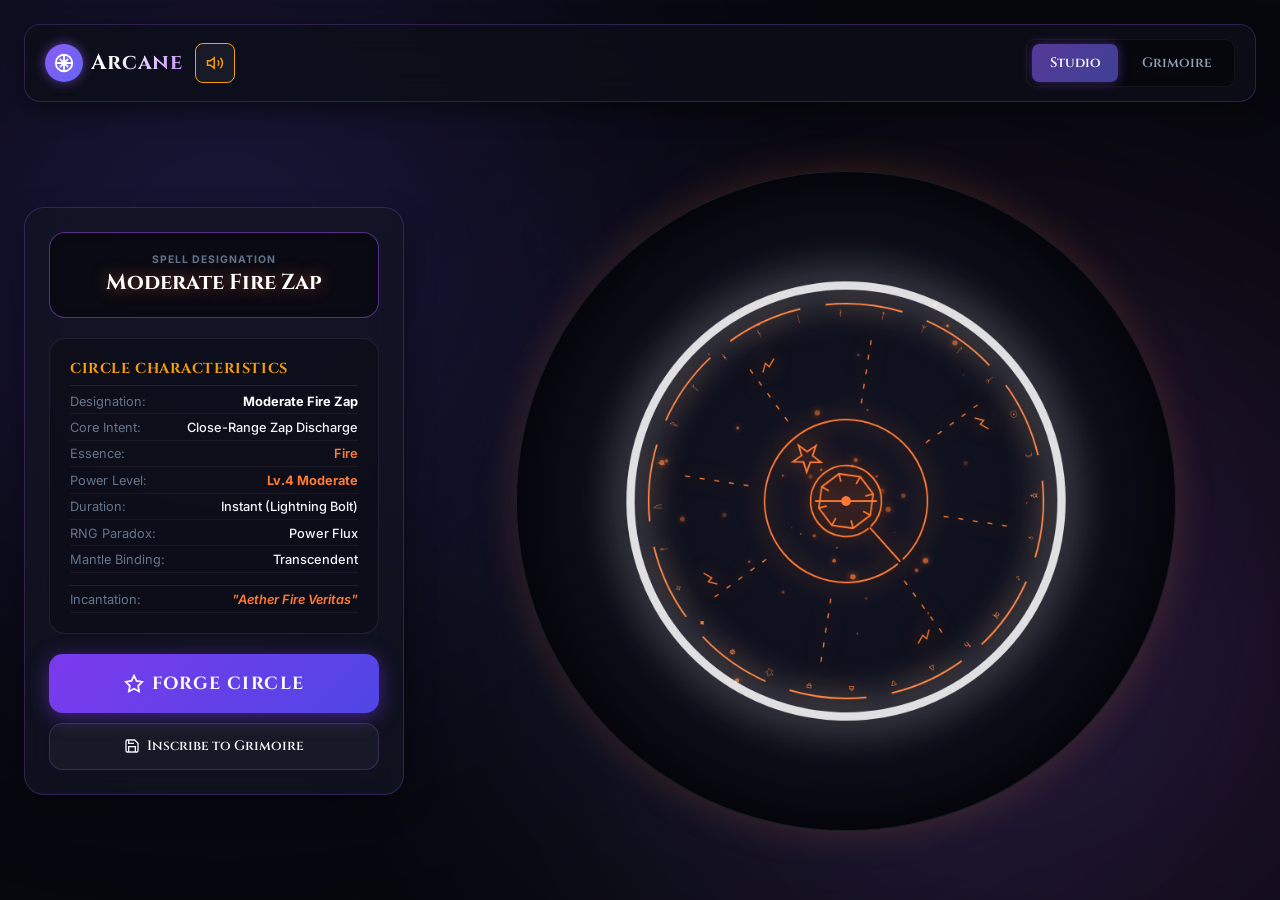
==== commit f164c60b: "Rename brand from 'Arcane Lexicon' to 'Arcane'" ====
--- a/index.html
+++ b/index.html
@@ -3,8 +3,8 @@
 <head>
     <meta charset="UTF-8">
     <meta name="viewport" content="width=device-width, initial-scale=1.0, maximum-scale=1.0, user-scalable=no">
-    <meta name="description" content="Arcane Lexicon - Procedural Magic Circle Formation Engine with 3-spell Grimoire storage.">
-    <title>Arcane Lexicon - Magic Circle Formation</title>
+    <meta name="description" content="Arcane - Procedural Magic Circle Formation Engine with 3-spell Grimoire storage.">
+    <title>Arcane - Magic Circle Formation</title>
     <link rel="stylesheet" href="index.css">
 </head>
 <body>
@@ -28,7 +28,7 @@
                             <path d="M12 3v18M3 12h18M7.5 7.5l9 9M7.5 16.5l9-9" />
                         </svg>
                     </div>
-                    <h1 class="brand-title">Arcane Lexicon</h1>
+                    <h1 class="brand-title">Arcane</h1>
                 </div>
                 <button id="audio-toggle" class="btn-icon active" title="Toggle Sound">
                     <svg width="18" height="18" viewBox="0 0 24 24" fill="none" stroke="currentColor" stroke-width="2">
